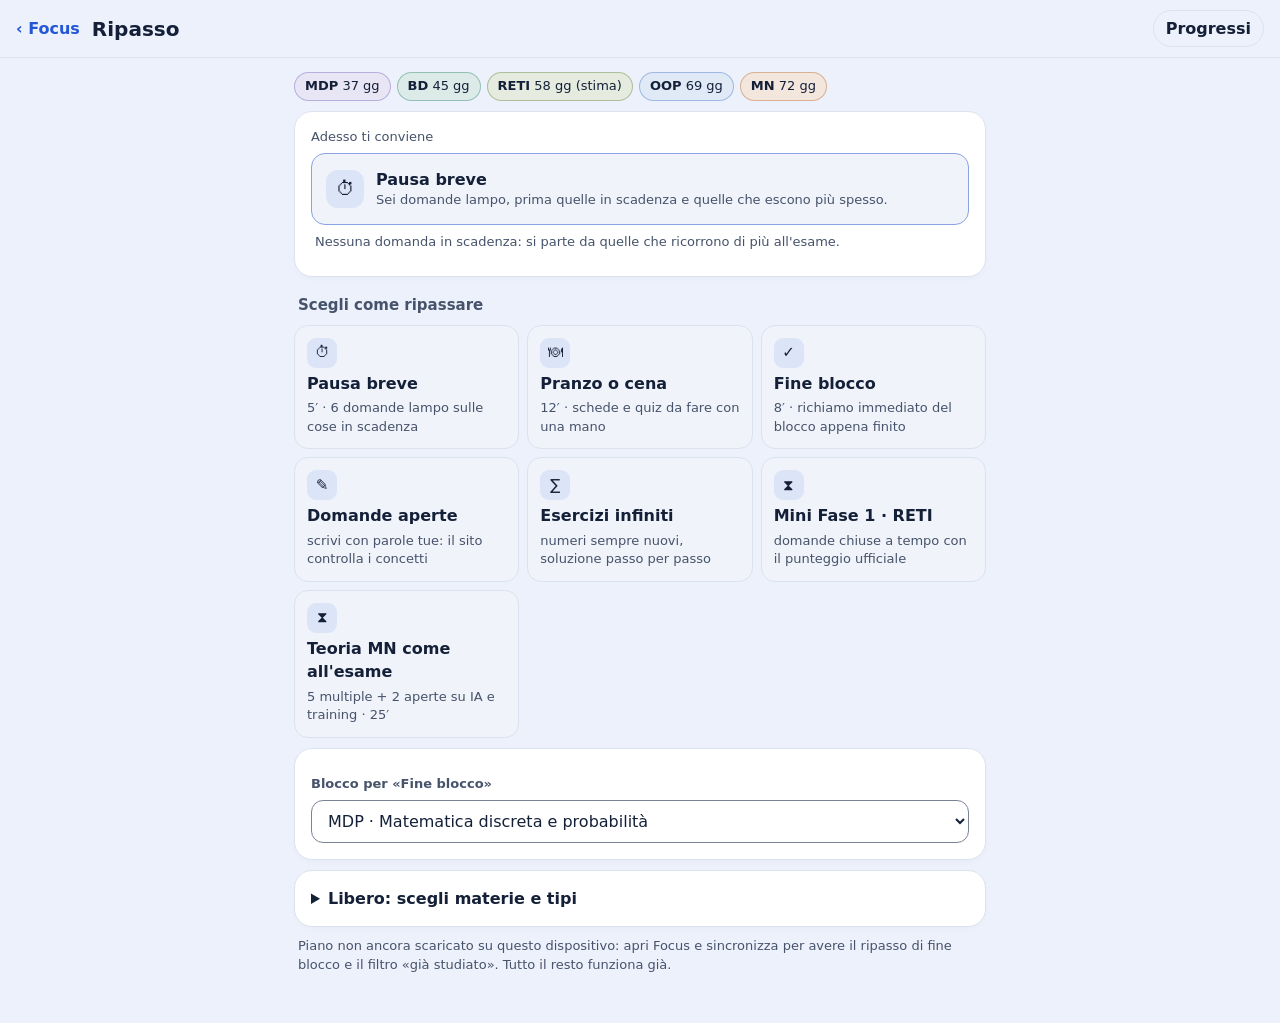
==== ripasso/index.html @ a7f42379 "Ripasso: sezione separata con quiz, schede, domande aperte corrette ed esercizi generati - ripasso/ " ====
<!DOCTYPE html>
<html lang="it">
<head>
<meta charset="utf-8">
<meta name="viewport" content="width=device-width, initial-scale=1, viewport-fit=cover">
<meta name="color-scheme" content="light dark">
<meta name="theme-color" content="#f3f5f9" media="(prefers-color-scheme: light)">
<meta name="theme-color" content="#0e1118" media="(prefers-color-scheme: dark)">
<meta name="referrer" content="no-referrer">
<meta name="robots" content="noindex,nofollow">
<meta http-equiv="Content-Security-Policy" content="default-src 'self'; script-src 'self'; style-src 'self' 'unsafe-inline'; img-src 'self' data: blob:; font-src 'self' data:; connect-src 'self'; worker-src 'self'; manifest-src 'self'; object-src 'none'; base-uri 'none'; form-action 'none'">
<title>Ripasso · STUDIOOS Focus</title>
<link rel="manifest" href="../manifest.webmanifest">
<link rel="icon" href="../icons/favicon-64.png" sizes="64x64">
<link rel="apple-touch-icon" href="../icons/apple-touch-icon.png">
<link rel="stylesheet" href="../tokens.css">
<link rel="stylesheet" href="ripasso.css">
<script src="core.js" defer></script>
<script src="gen.js" defer></script>
<script src="bank.js" defer></script>
<script src="app.js" defer></script>
</head>
<body>
<header class="rp-top">
  <a class="rp-back" href="../">‹ Focus</a>
  <h1>Ripasso</h1>
  <span class="rp-sp"></span>
  <button class="rp-ghost" type="button" data-act="stats">Progressi</button>
</header>
<main class="rp-main">
  <section id="rpHome">
    <div class="rp-exams" id="rpExams" aria-label="Giorni agli esami"></div>
    <div class="rp-card rp-suggest" id="rpSuggest"></div>
    <h2 class="rp-h">Scegli come ripassare</h2>
    <div class="rp-modes" id="rpModes"></div>
    <div class="rp-card">
      <label class="rp-lbl" for="rpBlock">Blocco per «Fine blocco»</label>
      <select id="rpBlock" class="rp-input"></select>
    </div>
    <details class="rp-card rp-free">
      <summary>Libero: scegli materie e tipi</summary>
      <p class="rp-lbl">Materie</p><div class="rp-chips" id="rpFreeSubj"></div>
      <p class="rp-lbl">Tipi di domanda</p><div class="rp-chips" id="rpFreeType"></div>
      <label class="rp-check"><input type="checkbox" id="rpStudied"> Solo argomenti già in calendario fino a oggi</label>
      <div class="rp-row"><button class="rp-btn primary" type="button" data-act="free">Inizia</button></div>
    </details>
    <p class="rp-note" id="rpPlanNote"></p>
  </section>
  <section id="rpRun" hidden>
    <div class="rp-runbar"><button class="rp-ghost" type="button" data-act="quit">Chiudi</button></div>
    <article id="rpCard" class="rp-card rp-run"></article>
    <p class="rp-hint rp-keys">Da tastiera: spazio mostra o va avanti · 1-2-3 valutano la scheda · A-D scelgono · Ctrl+Invio corregge la risposta aperta.</p>
  </section>
  <section id="rpEnd" hidden></section>
  <section id="rpStats" hidden></section>
</main>
<div id="rpToast" class="rp-toast" role="status" aria-live="polite" hidden></div>
</body>
</html>
---- tokens.css ----
/* STUDIOOS Focus · presentation tokens. No runtime dependency or remote font. */
:root {
  --surface-canvas: #edf1fb;
  --surface-card: #fff;
  --surface-inset: #f0f3f9;
  --text-primary: #142038;
  --text-secondary: #46536b;
  --text-tertiary: #526079;
  --accent-primary: #2457d5;
  --ok: #216f48;
  --warn: #875207;
  --bad: #b52635;
  --MDP: #5949b8;
  --BD: #08715a;
  --MN: #a9490a;
  --FIS: #ad1e57;
  --OOP: #245fc1;
  --RETI: #426e1a;
  --type-theory: var(--MDP);
  --type-practice: var(--BD);
  --type-laboratory: var(--OOP);
  --type-recall: var(--RETI);
  --type-exam: var(--warn);
  --type-prerequisite: var(--FIS);
  --glass-tint: .5;
  --glass-clear: 60%;
  --glass-range: 26%;
  --glass-blur: 20px;
  --glass-saturation: 165%;
  --glass-brightness: 1.02;
  --glass-bg: color-mix(in srgb, var(--surface-card) calc(var(--glass-clear) + var(--glass-tint) * var(--glass-range)), transparent);
  --glass-panel-bg: color-mix(in srgb, var(--surface-card) calc(84% + var(--glass-tint) * 12%), transparent);
  --glass-border: #ffffffa6;
  --glass-edge: var(--glass-border);
  --glass-highlight: #ffffff4d;
  --glass-highlight-soft: #ffffff12;
  --glass-specular: inset 0 1px 0 #ffffffa6, inset 0 -1px 0 #53617a12;
  --glass-shadow: 0 12px 32px -16px #16264f47;
  --line: #dbe2ef;
  --field-edge: color-mix(in srgb, var(--text-secondary) 72%, var(--surface-card));
  --depth-1: 0 3px 12px -8px #203a6426;
  --depth-2: 0 12px 32px -16px #16264f47;
  --depth-3: 0 24px 64px -20px #14203852;
  --radius-12: 12px;
  --radius-18: 18px;
  --radius-24: 24px;
  --radius-32: 32px;
  --radius-outer: var(--radius-32);
  --radius-inner: var(--radius-12);
  --space-4: 4px;
  --space-8: 8px;
  --space-12: 12px;
  --space-16: 16px;
  --space-24: 24px;
  --space-32: 32px;
  --pad-card: var(--space-24);
  --font-12: .75rem;
  --font-13: .8125rem;
  --font-15: .9375rem;
  --font-17: 1.0625rem;
  --font-20: 1.25rem;
  --font-24: 1.5rem;
  --font-34: 2.125rem;
  --f-body: -apple-system, "SF Pro Text", system-ui, sans-serif;
  --f-display: -apple-system, "SF Pro Display", system-ui, sans-serif;
  --spring-snappy: cubic-bezier(.22, 1, .36, 1);
  --spring-smooth: cubic-bezier(.32, .72, 0, 1);
  --spring-bouncy: cubic-bezier(.34, 1.24, .64, 1);
  --duration-fast: 180ms;
  --duration-control: 280ms;
  --duration-sheet: 450ms;
  --ease-spring: var(--spring-snappy);
  --ease-sheet: var(--spring-smooth);
  --z-base: 1;
  --z-sticky: 10;
  --z-floating-glass: 50;
  --z-sheet-drawer: 100;
  --z-modal: 200;
  --z-toast: 300;
  --bg: var(--surface-canvas);
  --surface: var(--surface-card);
  --ink: var(--text-primary);
  --mute: var(--text-secondary);
  --acc: var(--accent-primary);
  --tint: var(--acc);
  --action-bg: color-mix(in srgb, var(--tint) 82%, #132448);
  --action-ink: #fff;
  --r-card: var(--radius-outer);
  --r-inner: var(--radius-inner);
  --r-field: var(--radius-12);
  --r-sheet: var(--radius-32);
  --r-btn: 9999px;
  --r-cap: 9999px;
  --ease: var(--ease-spring);
  --spring: var(--ease-spring);
  --glass: var(--glass-bg);
  --glass-fill: var(--glass-bg);
  --glass-hi: var(--glass-highlight);
  --nav-height: 76px;
  --soft-shadow: var(--depth-1);

  color-scheme: light;
}

:root.dark {
  --surface-canvas: #101724;
  --surface-card: #1b2535;
  --surface-inset: #253145;
  --text-primary: #edf2ff;
  --text-secondary: #b4c1d8;
  --text-tertiary: #b4c1d8;
  --accent-primary: #a8bfff;
  --glass-clear: 68%;
  --glass-range: 22%;
  --glass-border: #ffffff36;
  --glass-highlight: #ffffff05;
  --glass-highlight-soft: #ffffff02;
  --glass-specular: inset 0 1px 0 #ffffff36, inset 0 -1px 0 #0003;
  --glass-shadow: 0 12px 32px -16px #0009;
  --line: #3e4e68;
  --ok: #7bd4a3;
  --warn: #f1bc73;
  --bad: #ff9eaa;
  --MDP: #baaaff;
  --BD: #80dbc0;
  --MN: #ffb881;
  --FIS: #ff9fc4;
  --OOP: #a0c6ff;
  --RETI: #b6db8d;
  --action-bg: var(--tint);
  --action-ink: #101b30;
  --depth-1: 0 3px 12px -8px #0006;
  --depth-2: 0 12px 32px -16px #0009;
  --depth-3: 0 24px 64px -20px #000b;

  color-scheme: dark;
}

@media (prefers-color-scheme: dark) {
  :root:not(.light, [data-theme="light"]) {
    --surface-canvas: #101724;
    --surface-card: #1b2535;
    --surface-inset: #253145;
    --text-primary: #edf2ff;
    --text-secondary: #b4c1d8;
    --text-tertiary: #b4c1d8;
    --accent-primary: #a8bfff;
    --glass-clear: 68%;
    --glass-range: 22%;
    --glass-border: #ffffff36;
    --glass-highlight: #ffffff05;
    --glass-highlight-soft: #ffffff02;
    --glass-specular: inset 0 1px 0 #ffffff36, inset 0 -1px 0 #0003;
    --glass-shadow: 0 12px 32px -16px #0009;
    --line: #3e4e68;
    --ok: #7bd4a3;
    --warn: #f1bc73;
    --bad: #ff9eaa;
    --MDP: #baaaff;
    --BD: #80dbc0;
    --MN: #ffb881;
    --FIS: #ff9fc4;
    --OOP: #a0c6ff;
    --RETI: #b6db8d;
    --action-bg: var(--tint);
    --action-ink: #101b30;
    --depth-1: 0 3px 12px -8px #0006;
    --depth-2: 0 12px 32px -16px #0009;
    --depth-3: 0 24px 64px -20px #000b;

    color-scheme: dark;
  }
}

@media (width <= 979px) {
  :root {
    --pad-card: var(--space-16);
    --radius-outer: var(--radius-24);
  }
}

@media (width <= 359px) {
  :root {
    --radius-outer: var(--radius-18);
  }
}
---- ripasso/ripasso.css ----
/* STUDIOOS Focus · Ripasso · stile proprio della sezione (usa i token di Focus con valori di riserva) */
:root {
  --rp-bg: var(--surface-canvas, #edf1fb);
  --rp-card: var(--surface-card, #fff);
  --rp-inset: var(--surface-inset, #f0f3f9);
  --rp-ink: var(--text-primary, #142038);
  --rp-mute: var(--text-secondary, #46536b);
  --rp-line: var(--line, #dbe2ef);
  --rp-acc: var(--accent-primary, #2457d5);
  --rp-ok: var(--ok, #216f48);
  --rp-warn: var(--warn, #875207);
  --rp-bad: var(--bad, #b52635);
  --rp-r: 18px;
  --rp-tint: var(--rp-acc);
  --rp-on: #fff;

  color-scheme: light dark;
}

:root.dark { --rp-on: #0f1830; }

@media (prefers-color-scheme: dark) {
  :root:not(.light) { --rp-on: #0f1830; }
}

* { box-sizing: border-box; }

html { -webkit-text-size-adjust: 100%; }

body {
  margin: 0;
  background: var(--rp-bg);
  color: var(--rp-ink);
  font: 16px/1.45 var(--f-body, -apple-system, system-ui, sans-serif);
  padding-bottom: env(safe-area-inset-bottom);
}

[hidden] { display: none !important; }

.rp-top {
  position: sticky;
  top: 0;
  z-index: 5;
  display: flex;
  align-items: center;
  gap: 12px;
  padding: calc(env(safe-area-inset-top) + 10px) 16px 10px;
  background: color-mix(in srgb, var(--rp-bg) 88%, transparent);
  backdrop-filter: blur(14px);
  -webkit-backdrop-filter: blur(14px);
  border-bottom: 1px solid var(--rp-line);
}

.rp-top h1 { margin: 0; font: 700 20px/1.2 var(--f-display, inherit); }

.rp-back { color: var(--rp-acc); text-decoration: none; font-weight: 600; }

.rp-sp { flex: 1; }

.rp-main { max-width: 720px; margin: 0 auto; padding: 14px 14px 40px; }

.rp-h { margin: 18px 4px 8px; font-size: 15px; color: var(--rp-mute); font-weight: 600; }

.rp-card {
  background: var(--rp-card);
  border: 1px solid var(--rp-line);
  border-radius: var(--rp-r);
  padding: 16px;
  margin: 10px 0;
  box-shadow: var(--depth-1, none);
}

.rp-card h2, .rp-card h3, #rpEnd h2 { margin: 0 0 10px; }

.rp-card h3 { font-size: 16px; }

.rp-exams { display: flex; flex-wrap: wrap; gap: 6px; }

.rp-exam {
  font-size: 13px;
  padding: 4px 10px;
  border-radius: 999px;
  background: color-mix(in srgb, var(--rp-tint) 14%, var(--rp-card));
  color: var(--rp-ink);
  border: 1px solid color-mix(in srgb, var(--rp-tint) 35%, transparent);
}

.rp-sugg-t { font-size: 13px; color: var(--rp-mute); margin-bottom: 6px; }

.rp-big, .rp-mode {
  display: flex;
  width: 100%;
  text-align: left;
  font: inherit;
  color: inherit;
  cursor: pointer;
  border-radius: 14px;
  border: 1px solid var(--rp-line);
  background: var(--rp-inset);
}

.rp-big { gap: 12px; align-items: center; padding: 14px; border-color: color-mix(in srgb, var(--rp-acc) 45%, var(--rp-line)); }

.rp-big b, .rp-mode b { display: block; }

.rp-big small, .rp-mode small { display: block; color: var(--rp-mute); font-size: 13px; }

.rp-ico {
  flex: none;
  display: inline-grid;
  place-items: center;
  width: 38px;
  height: 38px;
  border-radius: 12px;
  background: color-mix(in srgb, var(--rp-acc) 16%, var(--rp-card));
  font-size: 19px;
}

.rp-modes { display: grid; grid-template-columns: repeat(auto-fill, minmax(200px, 1fr)); gap: 8px; }

.rp-mode { flex-direction: column; gap: 4px; padding: 12px; min-height: 96px; }

.rp-mode .rp-ico { width: 30px; height: 30px; font-size: 15px; border-radius: 9px; }

.rp-big:focus-visible, .rp-mode:focus-visible, .rp-btn:focus-visible, .rp-opt:focus-visible, .rp-chip:focus-visible, .rp-ghost:focus-visible, .rp-input:focus-visible {
  outline: 3px solid color-mix(in srgb, var(--rp-acc) 60%, transparent);
  outline-offset: 2px;
}

.rp-note { color: var(--rp-mute); font-size: 13px; margin: 8px 4px; }

.rp-hint { color: var(--rp-mute); font-size: 13px; margin: 8px 0; }

.rp-mute { color: var(--rp-mute); }

.rp-lbl { display: block; font-size: 13px; font-weight: 600; color: var(--rp-mute); margin: 10px 0 6px; }

.rp-input {
  width: 100%;
  font: inherit;
  color: inherit;
  padding: 10px 12px;
  border-radius: 12px;
  border: 1px solid var(--field-edge, var(--rp-mute));
  background: var(--rp-card);
}

.rp-area { min-height: 140px; resize: vertical; line-height: 1.5; }

.rp-row { display: flex; flex-wrap: wrap; gap: 8px; margin-top: 12px; }

.rp-btn, .rp-ghost {
  font: inherit;
  font-weight: 600;
  cursor: pointer;
  border-radius: 999px;
  padding: 10px 16px;
  min-height: 44px;
  border: 1px solid var(--rp-line);
  background: var(--rp-inset);
  color: var(--rp-ink);
}

.rp-ghost { background: transparent; padding: 6px 12px; min-height: 36px; }

.rp-btn.primary { background: var(--rp-acc); border-color: var(--rp-acc); color: var(--rp-on); }

.rp-btn.ok { border-color: var(--rp-ok); color: var(--rp-ok); }

.rp-btn.warn { border-color: var(--rp-warn); color: var(--rp-warn); }

.rp-btn.bad { border-color: var(--rp-bad); color: var(--rp-bad); }

.rp-btn:disabled { opacity: 0.55; cursor: default; }

.rp-file { position: relative; overflow: hidden; display: inline-flex; align-items: center; }

.rp-file input { position: absolute; inset: 0; opacity: 0; cursor: pointer; }

.rp-chips { display: flex; flex-wrap: wrap; gap: 6px; }

.rp-chip {
  font: inherit;
  font-size: 14px;
  cursor: pointer;
  padding: 6px 12px;
  border-radius: 999px;
  border: 1px solid var(--rp-line);
  background: var(--rp-card);
  color: var(--rp-mute);
}

.rp-chip[aria-pressed="true"] { background: color-mix(in srgb, var(--rp-tint) 18%, var(--rp-card)); border-color: var(--rp-tint); color: var(--rp-ink); font-weight: 600; }

.rp-check { display: flex; gap: 8px; align-items: center; margin-top: 12px; font-size: 14px; }

.rp-free summary { cursor: pointer; font-weight: 600; }

.rp-runbar { display: flex; justify-content: flex-end; }

.rp-run { border-top: 4px solid var(--rp-tint); }

.rp-meta { display: flex; align-items: center; gap: 8px; font-size: 13px; color: var(--rp-mute); }

.rp-pill {
  display: inline-block;
  font-size: 12px;
  font-weight: 700;
  padding: 2px 8px;
  border-radius: 999px;
  color: var(--rp-on);
  background: var(--rp-tint);
}

.rp-freq { letter-spacing: 1px; font-size: 11px; color: var(--rp-tint); }

.rp-prog { height: 4px; border-radius: 4px; background: var(--rp-inset); margin: 10px 0 4px; overflow: hidden; }

.rp-prog span { display: block; height: 100%; background: var(--rp-tint); transition: width 0.3s ease; }

.rp-progt { display: flex; justify-content: space-between; font-size: 12px; color: var(--rp-mute); }

.rp-clock { font-variant-numeric: tabular-nums; font-weight: 700; color: var(--rp-ink); }

.rp-clock.is-late { color: var(--rp-bad); }

.rp-q { font-size: 18px; font-weight: 600; margin: 14px 0 6px; white-space: pre-line; overflow-wrap: anywhere; }

.rp-a {
  background: var(--rp-inset);
  border-radius: 12px;
  padding: 12px 14px;
  margin: 12px 0 4px;
  white-space: pre-line;
  overflow-wrap: anywhere;
}

.rp-ex { font-size: 14px; color: var(--rp-ink); margin: 8px 0; overflow-wrap: anywhere; }

.rp-opts { display: grid; gap: 8px; margin-top: 12px; }

.rp-opt {
  display: flex;
  gap: 10px;
  align-items: flex-start;
  text-align: left;
  font: inherit;
  color: inherit;
  cursor: pointer;
  padding: 12px;
  border-radius: 12px;
  border: 1px solid var(--rp-line);
  background: var(--rp-card);
  overflow-wrap: anywhere;
}

.rp-opt[aria-pressed="true"] { border-color: var(--rp-acc); background: color-mix(in srgb, var(--rp-acc) 10%, var(--rp-card)); }

.rp-opt:disabled { cursor: default; }

.rp-k {
  flex: none;
  display: inline-grid;
  place-items: center;
  width: 24px;
  height: 24px;
  border-radius: 7px;
  font-size: 13px;
  font-weight: 700;
  background: var(--rp-inset);
}

.rp-opt.is-ok { border-color: var(--rp-ok); background: color-mix(in srgb, var(--rp-ok) 14%, var(--rp-card)); }

.rp-opt.is-ko { border-color: var(--rp-bad); background: color-mix(in srgb, var(--rp-bad) 12%, var(--rp-card)); }

.rp-opt.is-miss { border: 2px dashed var(--rp-ok); }

.rp-opt.is-off { opacity: 0.7; }

.rp-verdict { display: inline-block; font-weight: 700; padding: 6px 12px; border-radius: 10px; margin-top: 12px; }

.rp-verdict.ok { color: var(--rp-ok); background: color-mix(in srgb, var(--rp-ok) 12%, var(--rp-card)); }

.rp-verdict.warn { color: var(--rp-warn); background: color-mix(in srgb, var(--rp-warn) 12%, var(--rp-card)); }

.rp-verdict.bad { color: var(--rp-bad); background: color-mix(in srgb, var(--rp-bad) 10%, var(--rp-card)); }

.rp-rate { display: grid; grid-template-columns: repeat(3, 1fr); gap: 8px; margin-top: 8px; }

.rp-rate .rp-btn { padding: 10px 6px; }

.rp-concepts { display: flex; flex-wrap: wrap; gap: 6px; margin: 10px 0; }

.rp-c { font-size: 13px; padding: 4px 10px; border-radius: 999px; }

.rp-c.ok { color: var(--rp-ok); background: color-mix(in srgb, var(--rp-ok) 12%, var(--rp-card)); }

.rp-c.miss { color: var(--rp-bad); background: color-mix(in srgb, var(--rp-bad) 10%, var(--rp-card)); }

.rp-model summary { cursor: pointer; font-weight: 600; }

.rp-model p { background: var(--rp-inset); border-radius: 12px; padding: 12px; margin: 8px 0 0; }

.rp-kpis { display: grid; grid-template-columns: repeat(auto-fit, minmax(110px, 1fr)); gap: 8px; margin: 10px 0; }

.rp-kpis div { background: var(--rp-inset); border-radius: 12px; padding: 10px; }

.rp-kpis b { display: block; font-size: 22px; font-variant-numeric: tabular-nums; }

.rp-kpis small { color: var(--rp-mute); }

.rp-list { margin: 0; padding-left: 0; list-style: none; display: grid; gap: 8px; }

.rp-list li { overflow-wrap: anywhere; }

.rp-scroll { overflow-x: auto; }

.rp-table { width: 100%; border-collapse: collapse; font-size: 14px; }

.rp-table small { display: block; font-size: 11px; }

.rp-table th, .rp-table td { text-align: left; padding: 8px 5px; border-bottom: 1px solid var(--rp-line); white-space: nowrap; vertical-align: top; }

.rp-table thead th { font-size: 12px; color: var(--rp-mute); }

.rp-bar { display: inline-block; width: 44px; height: 6px; border-radius: 6px; background: var(--rp-inset); vertical-align: middle; overflow: hidden; }

.rp-bar span { display: block; height: 100%; background: var(--rp-ok); }

.rp-toast {
  position: fixed;
  left: 50%;
  bottom: calc(env(safe-area-inset-bottom) + 18px);
  transform: translateX(-50%);
  max-width: min(92vw, 520px);
  padding: 10px 16px;
  border-radius: 14px;
  background: var(--rp-ink);
  color: var(--rp-card);
  font-size: 14px;
  box-shadow: var(--depth-2, none);
  z-index: 10;
}

.rp-s-mdp { --rp-tint: var(--MDP, #5949b8); }

.rp-s-bd { --rp-tint: var(--BD, #08715a); }

.rp-s-mn { --rp-tint: var(--MN, #a9490a); }

.rp-s-oop { --rp-tint: var(--OOP, #245fc1); }

.rp-s-reti { --rp-tint: var(--RETI, #426e1a); }

@media (width <= 420px) {
  .rp-modes { grid-template-columns: 1fr 1fr; }
  .rp-mode { min-height: 112px; }
  .rp-q { font-size: 17px; }
}

@media (prefers-reduced-motion: reduce) {
  .rp-prog span { transition: none; }
}
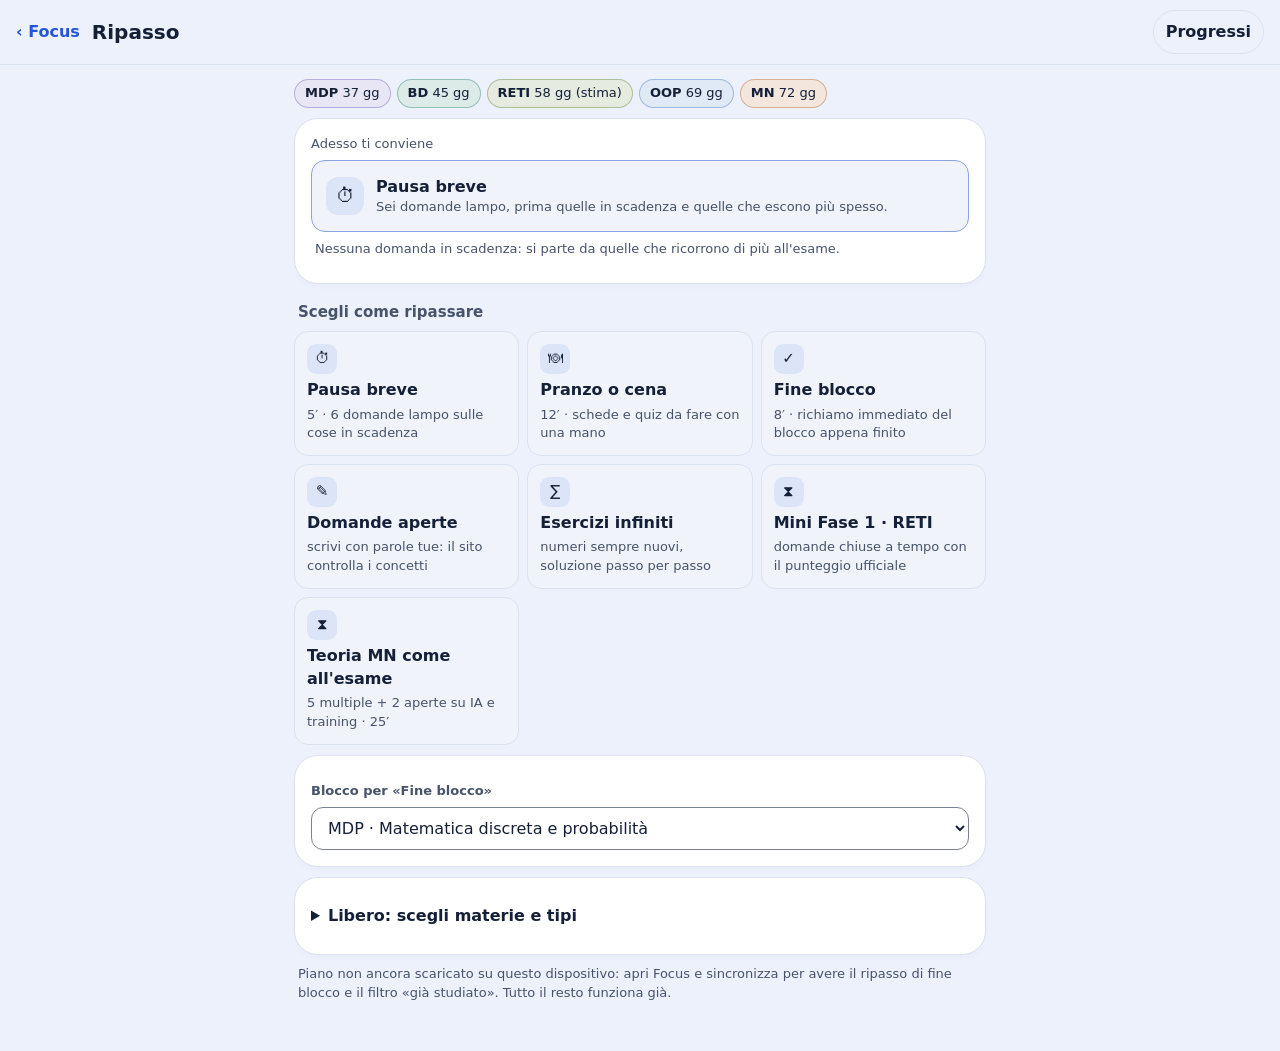
==== commit d9185a9d: "Refine Focus materials, study motion and PWA icon" ====
--- a/ripasso/index.html
+++ b/ripasso/index.html
@@ -2,7 +2,7 @@
 <html lang="it">
 <head>
 <meta charset="utf-8">
-<meta name="viewport" content="width=device-width, initial-scale=1, viewport-fit=cover">
+<meta name="viewport" content="width=device-width, initial-scale=1, viewport-fit=cover, interactive-widget=resizes-content">
 <meta name="color-scheme" content="light dark">
 <meta name="theme-color" content="#f3f5f9" media="(prefers-color-scheme: light)">
 <meta name="theme-color" content="#0e1118" media="(prefers-color-scheme: dark)">
--- a/tokens.css
+++ b/tokens.css
@@ -47,6 +47,8 @@
   --radius-32: 32px;
   --radius-outer: var(--radius-32);
   --radius-inner: var(--radius-12);
+  --radius-nested: max(var(--space-4), calc(var(--radius-outer) - var(--pad-card) - 1px));
+  --corner-panel: squircle;
   --space-4: 4px;
   --space-8: 8px;
   --space-12: 12px;
--- a/ripasso/ripasso.css
+++ b/ripasso/ripasso.css
@@ -10,7 +10,7 @@
   --rp-ok: var(--ok, #216f48);
   --rp-warn: var(--warn, #875207);
   --rp-bad: var(--bad, #b52635);
-  --rp-r: 18px;
+  --rp-r: var(--radius-24, 24px);
   --rp-tint: var(--rp-acc);
   --rp-on: #fff;
 
@@ -53,7 +53,7 @@
 
 .rp-top h1 { margin: 0; font: 700 20px/1.2 var(--f-display, inherit); }
 
-.rp-back { color: var(--rp-acc); text-decoration: none; font-weight: 600; }
+.rp-back { display: inline-flex; align-items: center; min-height: 44px; color: var(--rp-acc); text-decoration: none; font-weight: 600; }
 
 .rp-sp { flex: 1; }
 
@@ -161,7 +161,7 @@
   color: var(--rp-ink);
 }
 
-.rp-ghost { background: transparent; padding: 6px 12px; min-height: 36px; }
+.rp-ghost { background: transparent; padding: 6px 12px; }
 
 .rp-btn.primary { background: var(--rp-acc); border-color: var(--rp-acc); color: var(--rp-on); }
 
@@ -180,6 +180,7 @@
 .rp-chips { display: flex; flex-wrap: wrap; gap: 6px; }
 
 .rp-chip {
+  min-height: 44px;
   font: inherit;
   font-size: 14px;
   cursor: pointer;
@@ -194,7 +195,7 @@
 
 .rp-check { display: flex; gap: 8px; align-items: center; margin-top: 12px; font-size: 14px; }
 
-.rp-free summary { cursor: pointer; font-weight: 600; }
+.rp-free summary, .rp-model summary { min-height: 44px; padding-block: 10px; cursor: pointer; font-weight: 600; }
 
 .rp-runbar { display: flex; justify-content: flex-end; }
 
@@ -298,8 +299,6 @@
 
 .rp-c.miss { color: var(--rp-bad); background: color-mix(in srgb, var(--rp-bad) 10%, var(--rp-card)); }
 
-.rp-model summary { cursor: pointer; font-weight: 600; }
-
 .rp-model p { background: var(--rp-inset); border-radius: 12px; padding: 12px; margin: 8px 0 0; }
 
 .rp-kpis { display: grid; grid-template-columns: repeat(auto-fit, minmax(110px, 1fr)); gap: 8px; margin: 10px 0; }
@@ -362,3 +361,42 @@
 @media (prefers-reduced-motion: reduce) {
   .rp-prog span { transition: none; }
 }
+
+@supports (corner-shape: squircle) {
+  :is(.rp-card,.rp-big,.rp-mode,.rp-ico,.rp-opt,.rp-a,.rp-input,.rp-kpis div) {
+    corner-shape: var(--corner-panel, squircle);
+  }
+}
+
+@media (prefers-reduced-motion: no-preference) {
+  .rp-a, .rp-verdict {
+    animation: rp-reveal var(--duration-fast, 180ms) ease-out;
+  }
+
+  :is(.rp-big,.rp-mode,.rp-opt,.rp-btn,.rp-chip) {
+    transition: transform var(--duration-fast, 180ms) var(--ease-spring, ease-out);
+  }
+
+  :is(.rp-big,.rp-mode,.rp-opt,.rp-btn,.rp-chip):enabled:active {
+    transform: scale(.985);
+  }
+}
+
+@keyframes rp-reveal {
+  from { opacity: .65; transform: translateY(2px); }
+  to { opacity: 1; transform: none; }
+}
+
+@media (prefers-reduced-transparency: reduce), (prefers-contrast: more), (forced-colors: active) {
+  .rp-top {
+    background: var(--rp-bg);
+    -webkit-backdrop-filter: none;
+    backdrop-filter: none;
+  }
+}
+
+@media (forced-colors: active) {
+  .rp-opt[aria-pressed="true"], .rp-chip[aria-pressed="true"] { outline: 2px solid Highlight; }
+  .rp-opt.is-ok, .rp-opt.is-ko { border-width: 2px; }
+  :focus-visible { outline: 3px solid Highlight; }
+}
